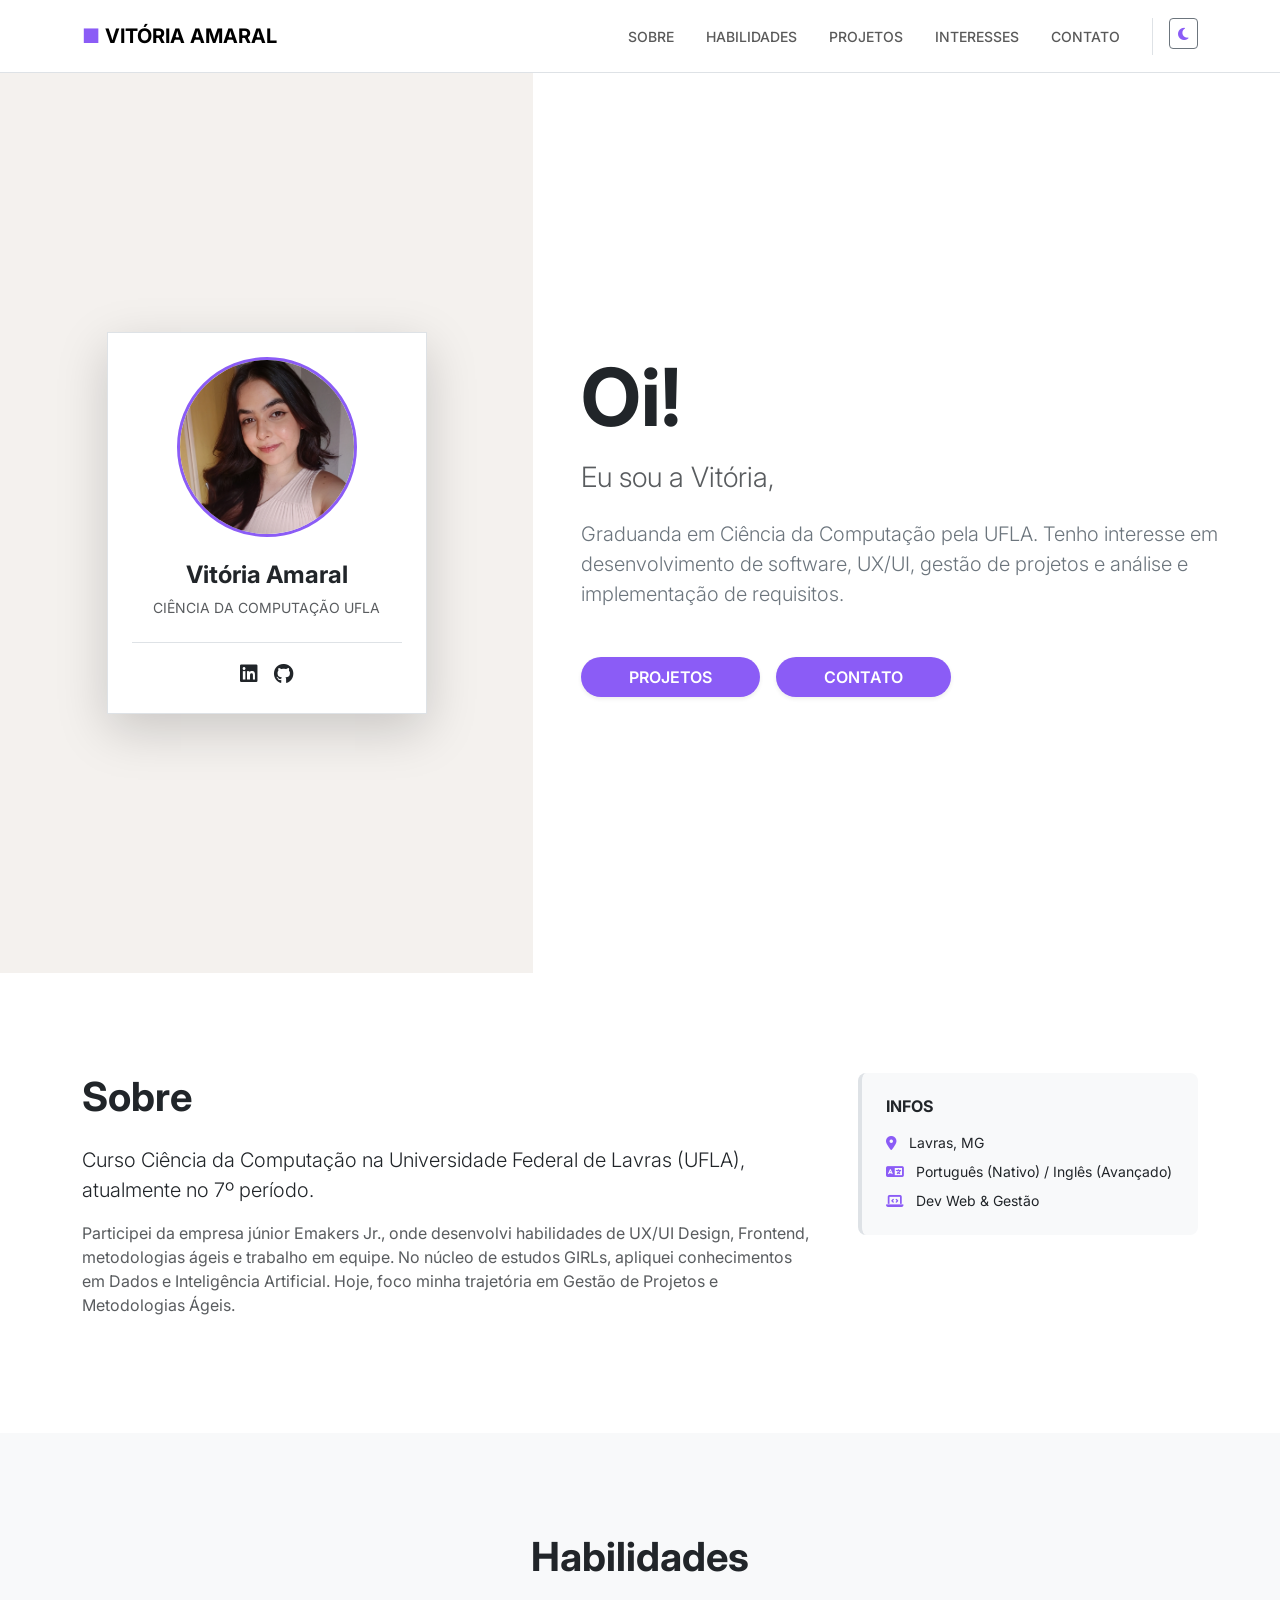
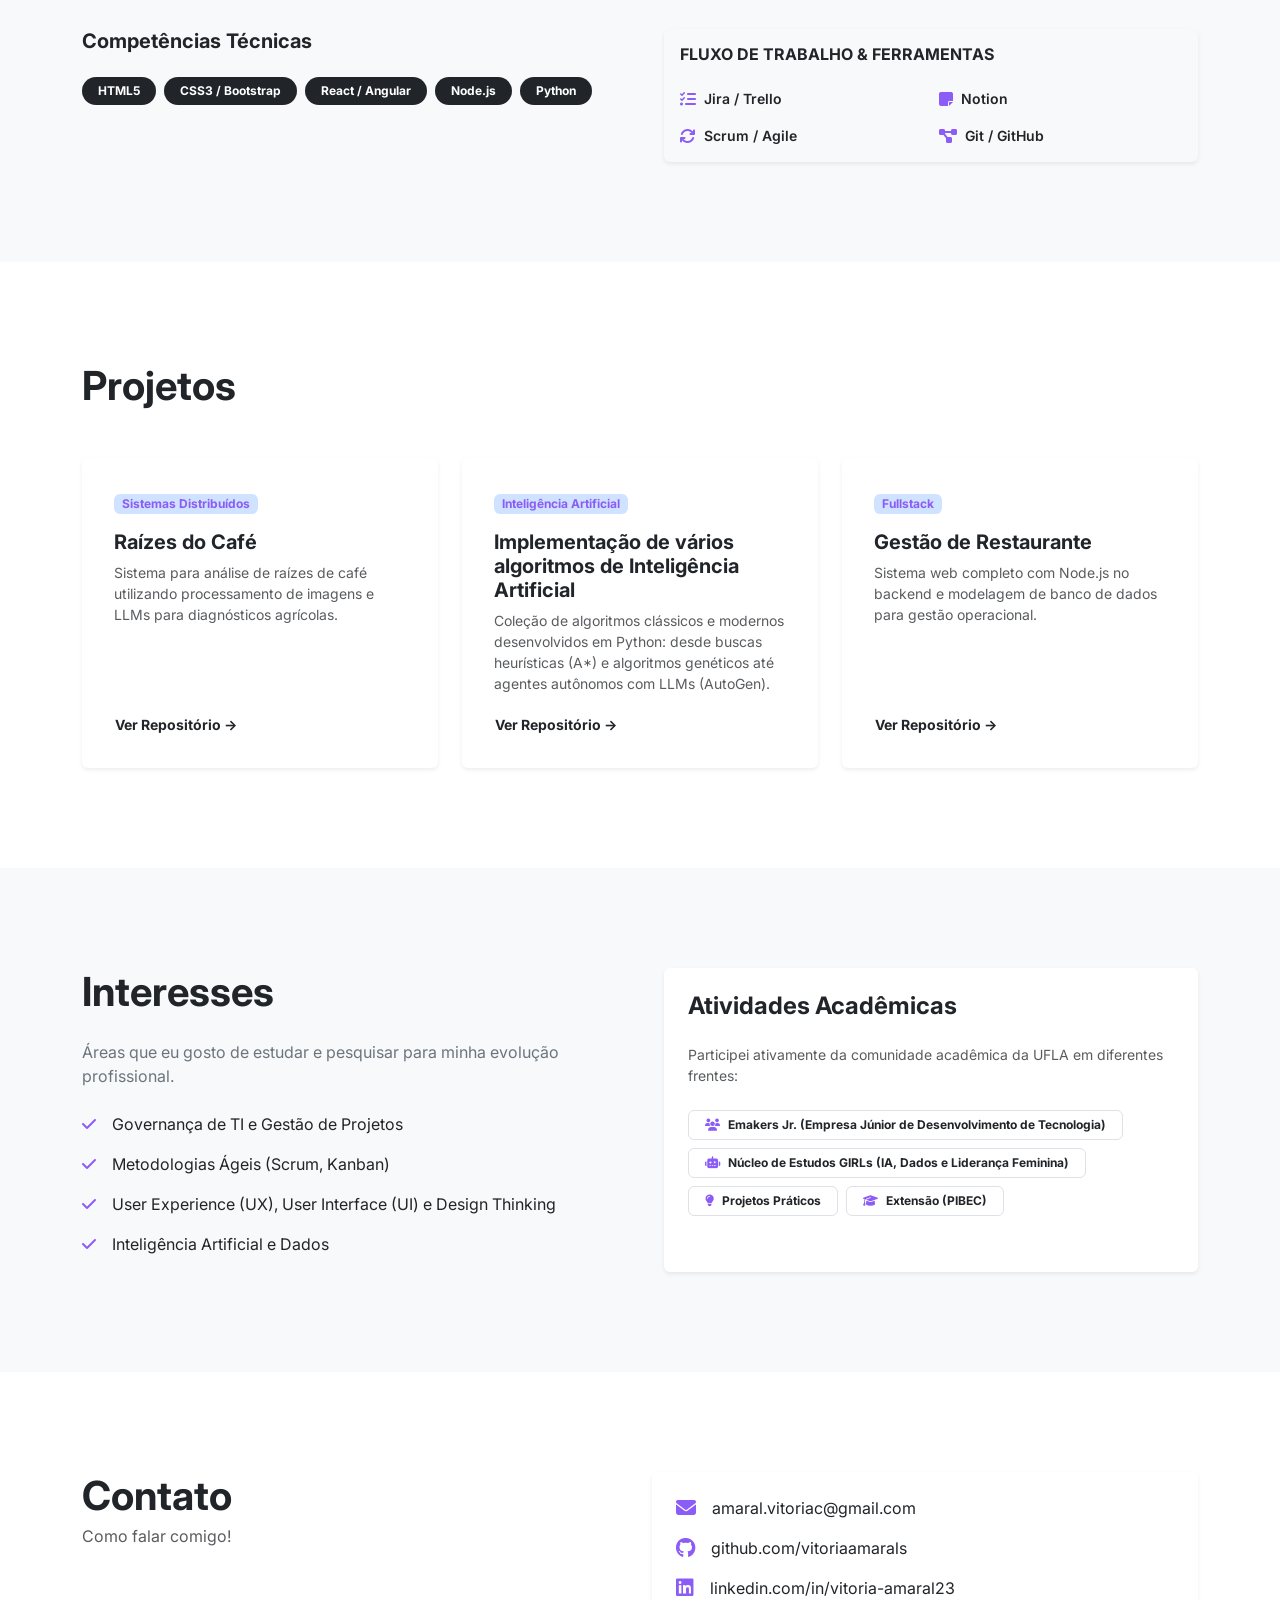
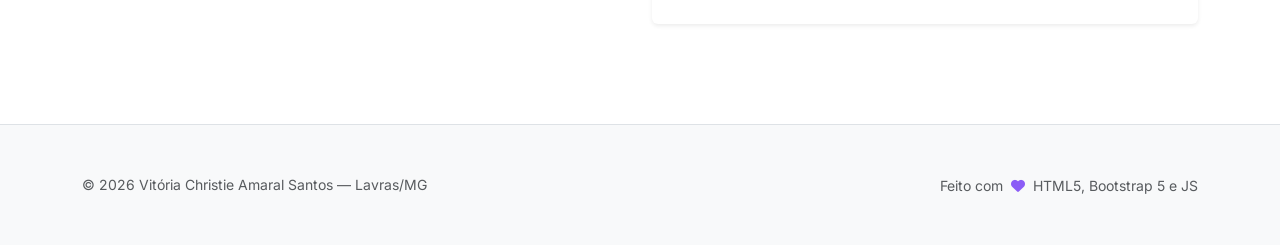
==== bootstrap/index.html @ b62af5c7 "bootstarp 85%!" ====
<!DOCTYPE html>
<html lang="pt-BR" data-bs-theme="light">
<head>
    <meta charset="utf-8">
    <meta name="viewport" content="width=device-width, initial-scale=1.0">
    <title>Vitória Amaral | Portfólio </title>

    <link href="https://cdn.jsdelivr.net/npm/bootstrap@5.3.3/dist/css/bootstrap.min.css" rel="stylesheet">
    <link rel="stylesheet" href="https://cdnjs.cloudflare.com/ajax/libs/font-awesome/6.5.0/css/all.min.css">
    <link href="https://fonts.googleapis.com/css2?family=Inter:wght@300;400;600;700&display=swap" rel="stylesheet">
    <link rel="stylesheet" href="styles.css">
</head>
<body>

    <nav class="navbar navbar-expand-lg border-bottom sticky-top bg-body py-3">
        <div class="container">
            <a class="navbar-brand fw-bold" href="#top">
                <span class="text-primary">■</span> VITÓRIA AMARAL <span class="text-body-secondary fw-light fs-6"></span>
            </a>
            <button class="navbar-toggler" type="button" data-bs-toggle="collapse" data-bs-target="#navContent">
                <span class="navbar-toggler-icon"></span>
            </button>
            <div class="collapse navbar-collapse" id="navContent">
                <ul class="navbar-nav ms-auto gap-3 fw-medium small">
                    <li class="nav-item"><a class="nav-link" href="#sobre">SOBRE</a></li>
                    <li class="nav-item"><a class="nav-link" href="#habilidades">HABILIDADES</a></li>
                    <li class="nav-item"><a class="nav-link" href="#projetos">PROJETOS</a></li>
                    <li class="nav-item"><a class="nav-link" href="#interesses">INTERESSES</a></li>
                    <li class="nav-item"><a class="nav-link" href="#contato">CONTATO</a></li>
                    <li class="nav-item border-start ps-3 ms-2 d-none d-lg-block">
                        <button id="themeToggle" class="btn btn-outline-secondary btn-sm" type="button">
                            <i id="themeIcon" class="fa-solid fa-moon"></i>
                        </button>
                    </li>
                </ul>
            </div>
        </div>
    </nav>

    <header id="top" class="hero-section">
        <div class="container-fluid p-0">
            <div class="row g-0 align-items-stretch min-vh-100">
                <div class="col-lg-5 bg-beige d-flex align-items-center justify-content-center py-5">
                    <div class="profile-card bg-body shadow-lg p-4 text-center">
                        <img src="../img/WhatsApp Image 2026-02-22 at 14.00.57.jpg" class="profile-pic rounded-circle mb-4" alt="Vitória Amaral">
                        <h2 class="fw-bold h4">Vitória Amaral</h2>
                        <p class="text-uppercase small tracking-widest text-body-secondary">Ciência da Computação UFLA</p>
                        <div class="d-flex justify-content-center gap-3 fs-5 mt-4 pt-3 border-top">
                            <a href="https://linkedin.com/in/vitoria-amaral23" target="_blank" class="text-body"><i class="fa-brands fa-linkedin"></i></a>
                            <a href="https://github.com/vitoriaamarals" target="_blank" class="text-body"><i class="fa-brands fa-github"></i></a>
                        </div>
                    </div>
                </div>
                <div class="col-lg-7 d-flex align-items-center bg-body p-5 p-lg-100">
                    <div>
                        <h1 class="display-1 fw-bold mb-3">Oi!</h1>
                        <h3 class="fw-light text-body-secondary mb-4">Eu sou a Vitória,</h3>
                        <p class="lead text-secondary mb-5">
                            Graduanda em Ciência da Computação pela UFLA. 
                            Tenho interesse em desenvolvimento de software, UX/UI, gestão de projetos e análise e implementação de requisitos. 
                        </p>
                        <div class="d-flex gap-3">
                            <a class="btn btn-primary rounded-pill px-5 py-2 shadow-sm" href="#projetos">PROJETOS</a>
                            <a class="btn btn-primary rounded-pill px-5 py-2 shadow-sm" href="#contato">CONTATO</a>
                        </div>
                    </div>
                </div>
            </div>
        </div>
    </header>

    <main class="bg-body">
        <section id="sobre" class="py-100">
            <div class="container">
                <div class="row g-5">
                    <div class="col-lg-8">
                        <h2 class="h1 fw-bold mb-4">Sobre</h2>
                        <p class="lead">Curso Ciência da Computação na Universidade Federal de Lavras (UFLA), atualmente no 7º período.</p>
                        <p class="text-body-secondary">Participei da empresa júnior Emakers Jr., onde desenvolvi habilidades de  UX/UI Design, Frontend, metodologias ágeis e trabalho em equipe. No núcleo de estudos GIRLs, apliquei conhecimentos em Dados e Inteligência Artificial. Hoje, foco minha trajetória em Gestão de Projetos e Metodologias Ágeis.</p>
                    </div>
                    <div class="col-lg-4">
                        <div class="p-4 bg-body-tertiary border-start border-4 rounded-3">
                            <h4 class="h6 fw-bold text-uppercase mb-3">Infos</h4>
                            <ul class="list-unstyled small mb-0">
                                <li class="mb-2"><i class="fa-solid fa-location-dot me-2 text-primary"></i> Lavras, MG</li>
                                <li class="mb-2"><i class="fa-solid fa-language me-2 text-primary"></i> Português (Nativo) / Inglês (Avançado)</li>
                                <li class="mb-0"><i class="fa-solid fa-laptop-code me-2 text-primary"></i> Dev Web & Gestão</li>
                            </ul>
                        </div>
                    </div>
                </div>
            </div>
        </section>

        <section id="habilidades" class="py-100 bg-body-tertiary">
            <div class="container">
                <h2 class="h1 fw-bold mb-5 text-center">Habilidades</h2>
                <div class="row g-5">
                    <div class="col-md-6">
                        <h4 class="h5 fw-bold mb-4">Competências Técnicas</h4>
                        <div class="d-flex flex-wrap gap-2">
                            <span class="badge rounded-pill text-bg-dark px-3 py-2">HTML5</span>
                            <span class="badge rounded-pill text-bg-dark px-3 py-2">CSS3 / Bootstrap</span>
                            <span class="badge rounded-pill text-bg-dark px-3 py-2">React / Angular</span>
                            <span class="badge rounded-pill text-bg-dark px-3 py-2">Node.js</span>
                            <span class="badge rounded-pill text-bg-dark px-3 py-2">Python</span>
                        </div>
                    </div>
                  
                    <div class="col-12 col-lg-6">
            <div class="card shadow-sm h-100 border-0 bg-body-tertiary">
                <div class="card-body">
                    <h3 class="h6 fw-bold text-uppercase mb-4">Fluxo de Trabalho & Ferramentas</h3>
            
                    <div class="row g-3">
                        <div class="col-6">
                            <div class="d-flex align-items-center gap-2">
                                <i class="fa-solid fa-list-check text-primary"></i>
                                <span class="small fw-semibold">Jira / Trello</span>
                            </div>
                        </div>
                        <div class="col-6">
                            <div class="d-flex align-items-center gap-2">
                                <i class="fa-solid fa-note-sticky text-primary"></i>
                                <span class="small fw-semibold">Notion</span>
                            </div>
                        </div>
                        <div class="col-6">
                            <div class="d-flex align-items-center gap-2">
                                <i class="fa-solid fa-sync text-primary"></i>
                                <span class="small fw-semibold">Scrum / Agile</span>
                            </div>
                        </div>
                        <div class="col-6">
                            <div class="d-flex align-items-center gap-2">
                                <i class="fa-solid fa-diagram-project text-primary"></i>
                                <span class="small fw-semibold">Git / GitHub</span>
                            </div>
                        </div>
                    </div>

                </div>
            </div>
        </section>

        <section id="projetos" class="py-100">
        <div class="container">
            <h2 class="h1 fw-bold mb-5">Projetos</h2>
            <div class="row g-4">
            
                <div class="col-lg-4">
                    <div class="card h-100 border-0 shadow-sm p-3">
                        <div class="card-body d-flex flex-column">
                            <div class="mb-3">
                                <span class="badge bg-primary-subtle text-primary">Sistemas Distribuídos</span>
                            </div>
                            <h5 class="fw-bold">Raízes do Café</h5>
                            <p class="text-body-secondary small">Sistema para análise de raízes de café utilizando processamento de imagens e LLMs para diagnósticos agrícolas.</p>
                            <div class="mt-auto">
                                <a href="https://github.com/LiHypnos/SD_Raizes_do_Cafe" target="_blank" class="btn btn-sm btn-link text-body p-0 fw-bold text-decoration-none">Ver Repositório →</a>
                            </div>
                        </div>
                    </div>
                </div>

                <div class="col-lg-4">
                    <div class="card h-100 border-0 shadow-sm p-3">
                        <div class="card-body d-flex flex-column">
                            <div class="mb-3">
                                <span class="badge bg-primary-subtle text-primary">Inteligência Artificial</span>
                            </div>
                            <h5 class="fw-bold">Implementação de vários algoritmos de Inteligência Artificial</h5>
                            <p class="text-body-secondary small">Coleção de algoritmos clássicos e modernos desenvolvidos em Python: desde buscas heurísticas (A*) e algoritmos genéticos até agentes autônomos com LLMs (AutoGen).</p>
                            <div class="mt-auto">
                                <a href="https://github.com/vitoriaamarals/Projetos-IA" class="btn btn-sm btn-link text-body p-0 fw-bold text-decoration-none">Ver Repositório →</a>
                            </div>
                        </div>
                    </div>
                </div>

                <div class="col-lg-4">
                    <div class="card h-100 border-0 shadow-sm p-3">
                        <div class="card-body d-flex flex-column">
                            <div class="mb-3">
                                <span class="badge bg-primary-subtle text-primary">Fullstack</span>
                            </div>
                            <h5 class="fw-bold">Gestão de Restaurante</h5>
                            <p class="text-body-secondary small">Sistema web completo com Node.js no backend e modelagem de banco de dados para gestão operacional.</p>
                            <div class="mt-auto">
                                <a href="https://github.com/vitoriaamarals/sistemaRestaurante" class="btn btn-sm btn-link text-body p-0 fw-bold text-decoration-none">Ver Repositório →</a>
                            </div>
                        </div>
                    </div>
                </div>

            </div> 
        </div>
    </section>

        <section id="interesses" class="py-100 bg-body-tertiary">
            <div class="container">
                <div class="row g-5">
                    <div class="col-lg-6">
                        <h2 class="h1 fw-bold mb-4">Interesses</h2>
                        <p class="text-secondary mb-4">Áreas que eu gosto de estudar e pesquisar para minha evolução profissional.</p>
                        <ul class="list-unstyled">
                            <li class="mb-3 d-flex align-items-center">
                                <i class="fa-solid fa-check text-primary me-3"></i> 
                                <span>Governança de TI e Gestão de Projetos</span>
                            </li>
                            <li class="mb-3 d-flex align-items-center">
                                <i class="fa-solid fa-check text-primary me-3"></i> 
                                <span>Metodologias Ágeis (Scrum, Kanban)</span>
                            </li>
                            <li class="mb-3 d-flex align-items-center">
                                <i class="fa-solid fa-check text-primary me-3"></i> 
                                <span>User Experience (UX), User Interface (UI) e Design Thinking</span>
                            </li>
                            <li class="mb-3 d-flex align-items-center">
                                <i class="fa-solid fa-check text-primary me-3"></i> 
                                <span>Inteligência Artificial e Dados</span>
                            </li>
                        </ul>
                    </div>
                    <div class="col-lg-6">
                        <div class="card border-0 shadow-sm h-100 p-4">
                            <h4 class="fw-bold mb-4">Atividades Acadêmicas</h4>
                            <p class="small text-body-secondary mb-4">Participei ativamente da comunidade acadêmica da UFLA em diferentes frentes:</p>
                            <div class="d-flex flex-wrap gap-2">
                                <span class="badge text-bg-body border text-body px-3 py-2">
                                    <i class="fa-solid fa-users me-2 text-primary"></i>Emakers Jr. (Empresa Júnior de Desenvolvimento de Tecnologia)
                                </span>
                                <span class="badge text-bg-body border text-body px-3 py-2">
                                    <i class="fa-solid fa-robot me-2 text-primary"></i>Núcleo de Estudos GIRLs (IA, Dados e Liderança Feminina)
                                </span>
                                <span class="badge text-bg-body border text-body px-3 py-2">
                                    <i class="fa-solid fa-lightbulb me-2 text-primary"></i>Projetos Práticos  
                                </span>
                                <span class="badge text-bg-body border text-body px-3 py-2">
                                    <i class="fa-solid fa-graduation-cap me-2 text-primary"></i>Extensão (PIBEC)
                                </span>
                            </div>
                        </div>
                    </div>
                </div>
            </div>
        </section>
    </main>

    <section id="contato" class="py-100 bg-body">
    <div class="container">
        

        <div class="row g-4">
            <div class="col-12 col-lg-6">
                <h2 class="h1 fw-bold mb-1">Contato</h2>
                    <p class="text-body-secondary mb-0">Como falar comigo!</p>
            </div>
            <div class="col-12 col-lg-6">
                <div class="card h-100 border-0 shadow-sm bg-body">
                    <div class="card-body p-4">
                        <ul class="list-unstyled mb-0">
                            <li class="d-flex gap-3 align-items-center mb-3">
                                <i class="fa-solid fa-envelope text-primary fs-5"></i>
                                <span class="text-body">amaral.vitoriac@gmail.com</span>
                            </li>
                            <li class="d-flex gap-3 align-items-center mb-3">
                                <i class="fa-brands fa-github text-primary fs-5"></i>
                                <a class="text-decoration-none text-body" href="https://github.com/vitoriaamarals" target="_blank">
                                    github.com/vitoriaamarals
                                </a>
                            </li>
                            <li class="d-flex gap-3 align-items-center">
                                <i class="fa-brands fa-linkedin text-primary fs-5"></i>
                                <a class="text-decoration-none text-body" href="https://linkedin.com/in/vitoria-amaral23" target="_blank">
                                    linkedin.com/in/vitoria-amaral23
                                </a>
                            </li>
                        </ul>
                    </div>
                </div>
            </div>

            
        </div>
    </div>
</section>

<footer class="border-top py-5 bg-body-tertiary">
    <div class="container">
        <div class="d-flex flex-column flex-md-row justify-content-between align-items-center gap-3">
            <div class="text-center text-md-start">
                <small class="text-body-secondary d-block">
                    © <span id="year">2026</span> Vitória Christie Amaral Santos — Lavras/MG
                </small>
                
            </div>
            <div class="text-center text-md-end">
                <small class="text-body-secondary">
                    Feito com <i class="fa-solid fa-heart text-primary mx-1"></i> HTML5, Bootstrap 5 e JS
                </small>
            </div>
        </div>
    </div>
</footer>

    <script src="https://cdn.jsdelivr.net/npm/bootstrap@5.3.3/dist/js/bootstrap.bundle.min.js"></script>
    <script src="script.js"></script>
</body>
</html>
---- bootstrap/styles.css ----
:root {
    --primary-purple: #8b5cf6; 
    --primary-hover: #7c3aed;
    --beige: #F4F1EE;
}

body {
    font-family: 'Inter', sans-serif;
    transition: background-color 0.3s ease, color 0.3s ease;
}

/* Ajuste de seções para Dark Mode */
.py-100 { padding: 100px 0; }

/* Navbar adaptativa */
.navbar {
    border-bottom: 1px solid var(--bs-border-color) !important;
}

/* Cores Roxas */
.text-primary { color: var(--primary-purple) !important; }
.btn-primary { 
    background-color: var(--primary-purple); 
    border: none;
    font-weight: 600;
}
.btn-primary:hover { background-color: var(--primary-hover); }
.btn-outline-primary { border-color: var(--primary-purple); color: var(--primary-purple); }
.btn-outline-primary:hover { background-color: var(--primary-purple); border-color: var(--primary-purple); }

/* Hero Section */
.bg-beige { background-color: var(--beige); }
[data-bs-theme="dark"] .bg-beige { 
    background-color: #706ac5 !important; /* Um tom de roxo bem escuro para o fundo do tema dark */
}

.profile-card {
    width: 320px;
    background-color: var(--bs-body-bg); /* Segue o fundo do tema atual */
    border: 1px solid var(--bs-border-color);
}

.profile-pic {
    width: 180px;
    height: 180px;
    object-fit: cover;
    border: 3px solid var(--primary-purple);
}

/* Correção de Badges no Dark Mode */
.badge.text-bg-light {
    background-color: var(--bs-tertiary-bg) !important;
    color: var(--bs-body-color) !important;
    border: 1px solid var(--bs-border-color) !important;
}

#themeIcon {
    transition: transform 0.3s ease, color 0.3s ease;
}

.fa-sun {
    color: #fadb14;
}

.fa-moon {
    color: var(--primary-purple);
}
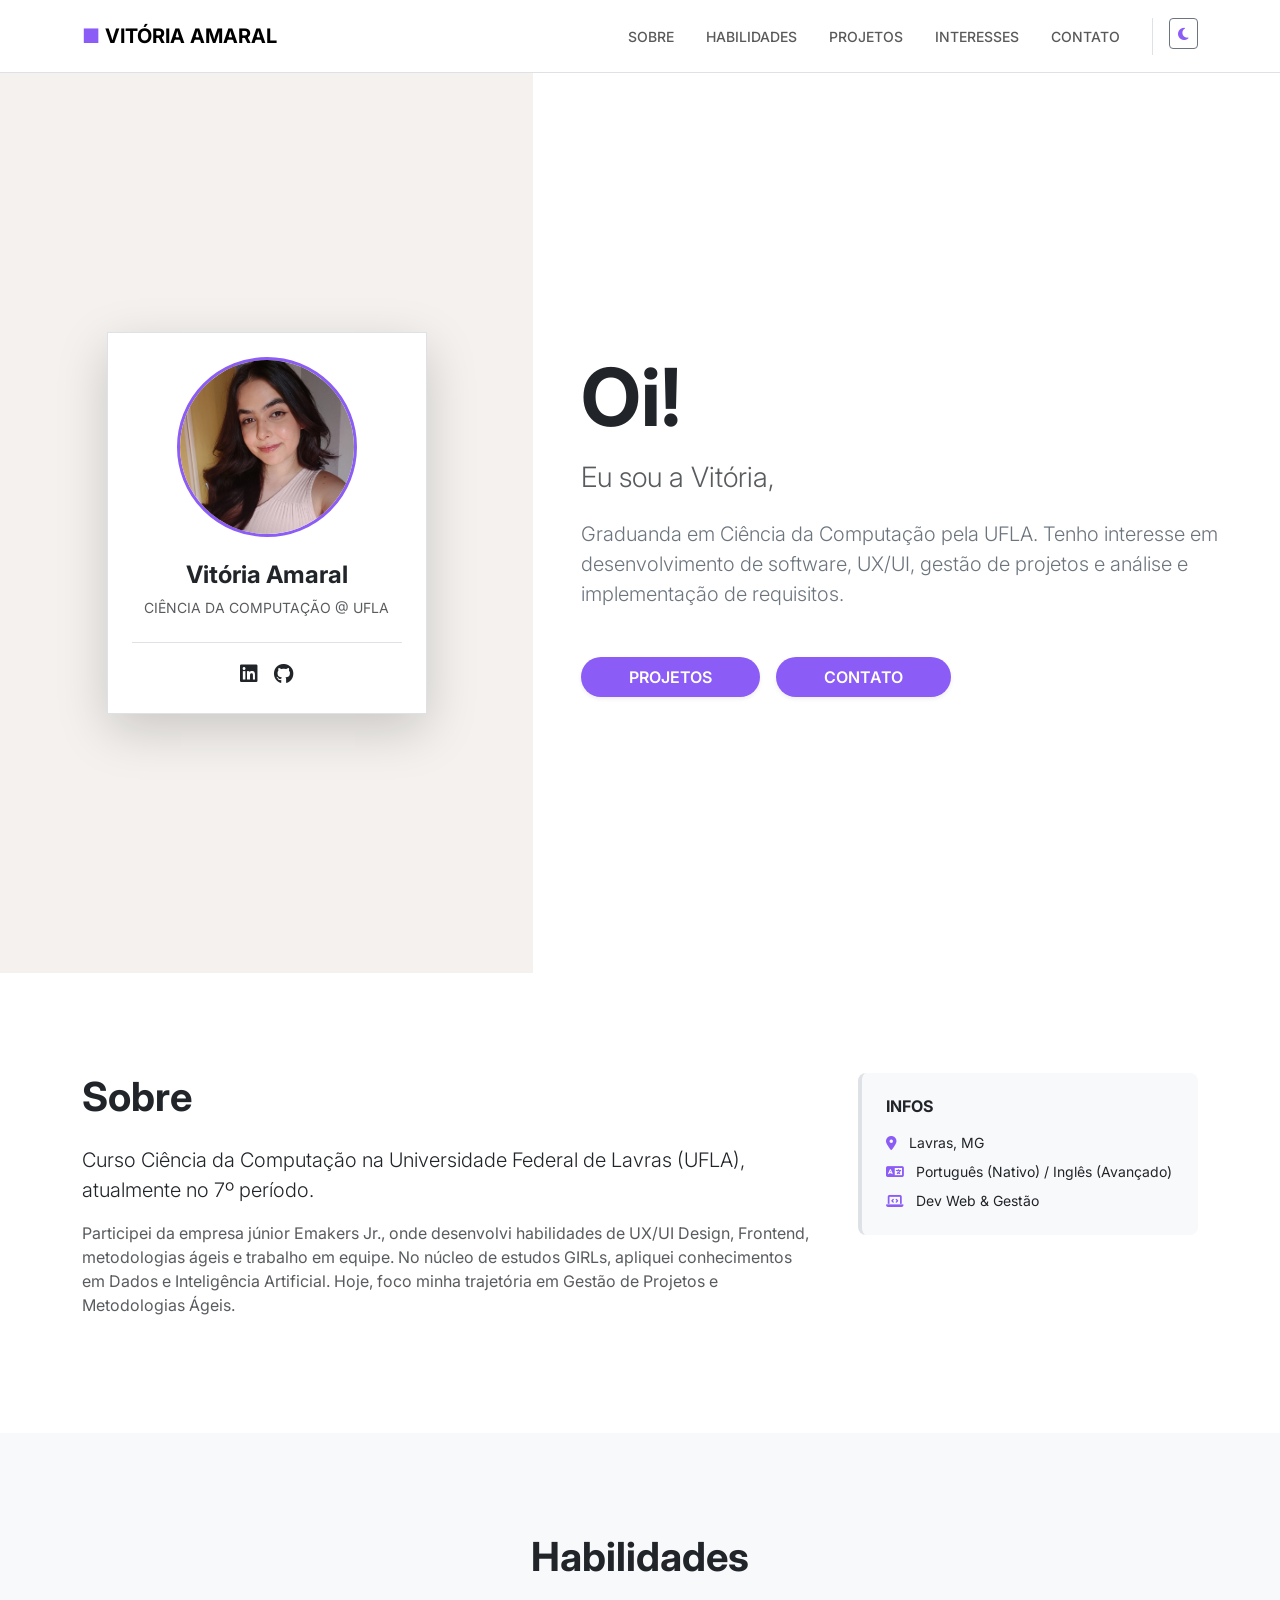
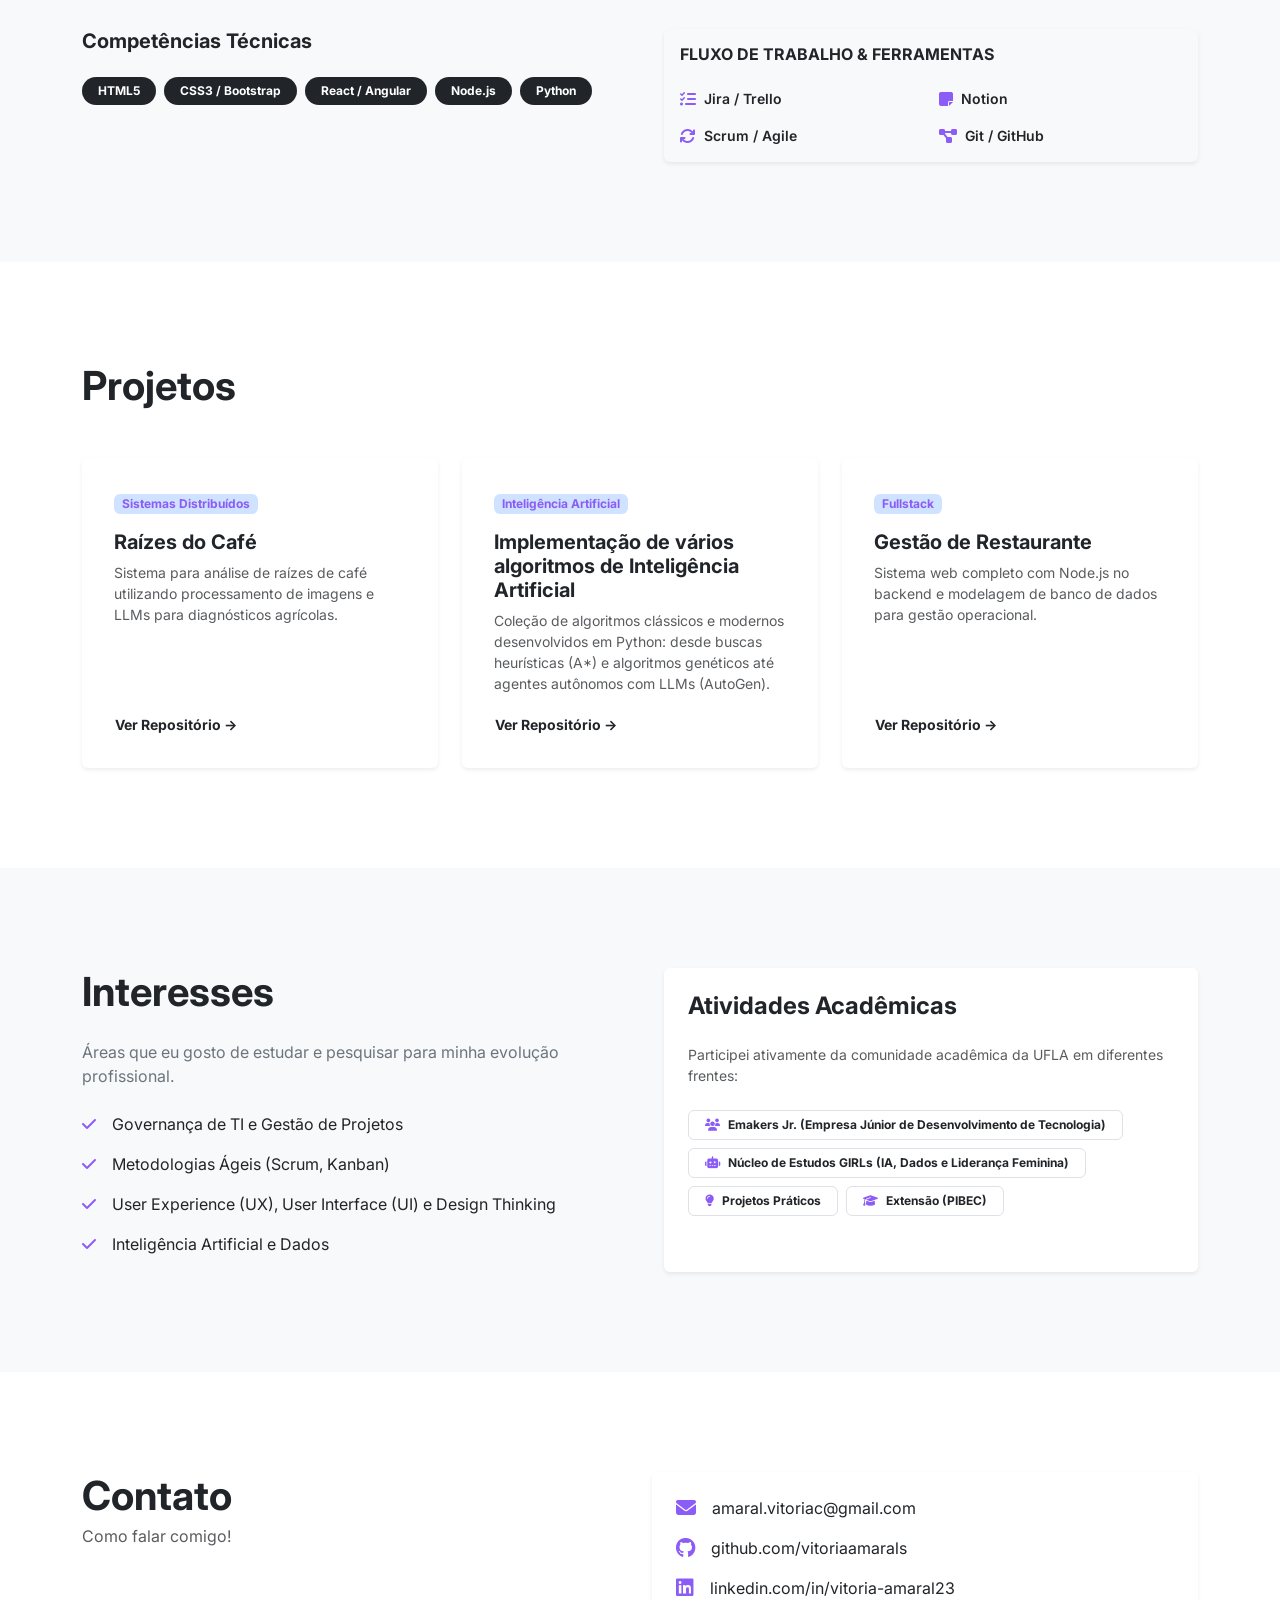
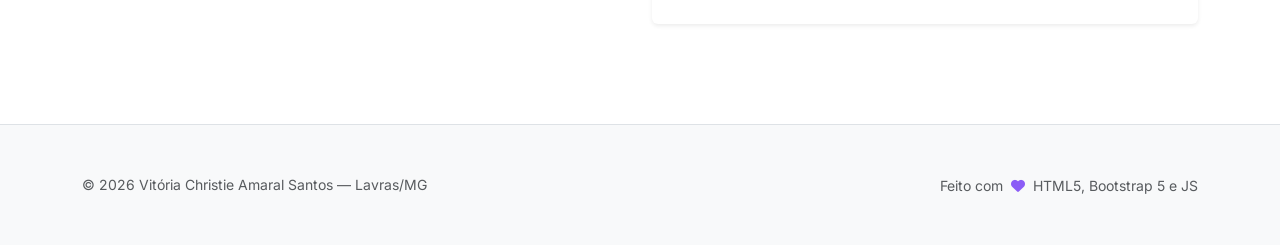
==== commit 3fe00b3c: "bootstrap e tailwind" ====
--- a/bootstrap/index.html
+++ b/bootstrap/index.html
@@ -44,7 +44,7 @@
                     <div class="profile-card bg-body shadow-lg p-4 text-center">
                         <img src="../img/WhatsApp Image 2026-02-22 at 14.00.57.jpg" class="profile-pic rounded-circle mb-4" alt="Vitória Amaral">
                         <h2 class="fw-bold h4">Vitória Amaral</h2>
-                        <p class="text-uppercase small tracking-widest text-body-secondary">Ciência da Computação UFLA</p>
+                        <p class="text-uppercase small tracking-widest text-body-secondary">Ciência da Computação @ UFLA</p>
                         <div class="d-flex justify-content-center gap-3 fs-5 mt-4 pt-3 border-top">
                             <a href="https://linkedin.com/in/vitoria-amaral23" target="_blank" class="text-body"><i class="fa-brands fa-linkedin"></i></a>
                             <a href="https://github.com/vitoriaamarals" target="_blank" class="text-body"><i class="fa-brands fa-github"></i></a>
--- a/bootstrap/styles.css
+++ b/bootstrap/styles.css
@@ -12,12 +12,10 @@
 /* Ajuste de seções para Dark Mode */
 .py-100 { padding: 100px 0; }
 
-/* Navbar adaptativa */
 .navbar {
     border-bottom: 1px solid var(--bs-border-color) !important;
 }
 
-/* Cores Roxas */
 .text-primary { color: var(--primary-purple) !important; }
 .btn-primary { 
     background-color: var(--primary-purple); 
@@ -31,7 +29,7 @@
 /* Hero Section */
 .bg-beige { background-color: var(--beige); }
 [data-bs-theme="dark"] .bg-beige { 
-    background-color: #706ac5 !important; /* Um tom de roxo bem escuro para o fundo do tema dark */
+    background-color: #161b33 !important; /* Um tom de roxo bem escuro para o fundo do tema dark */
 }
 
 .profile-card {
